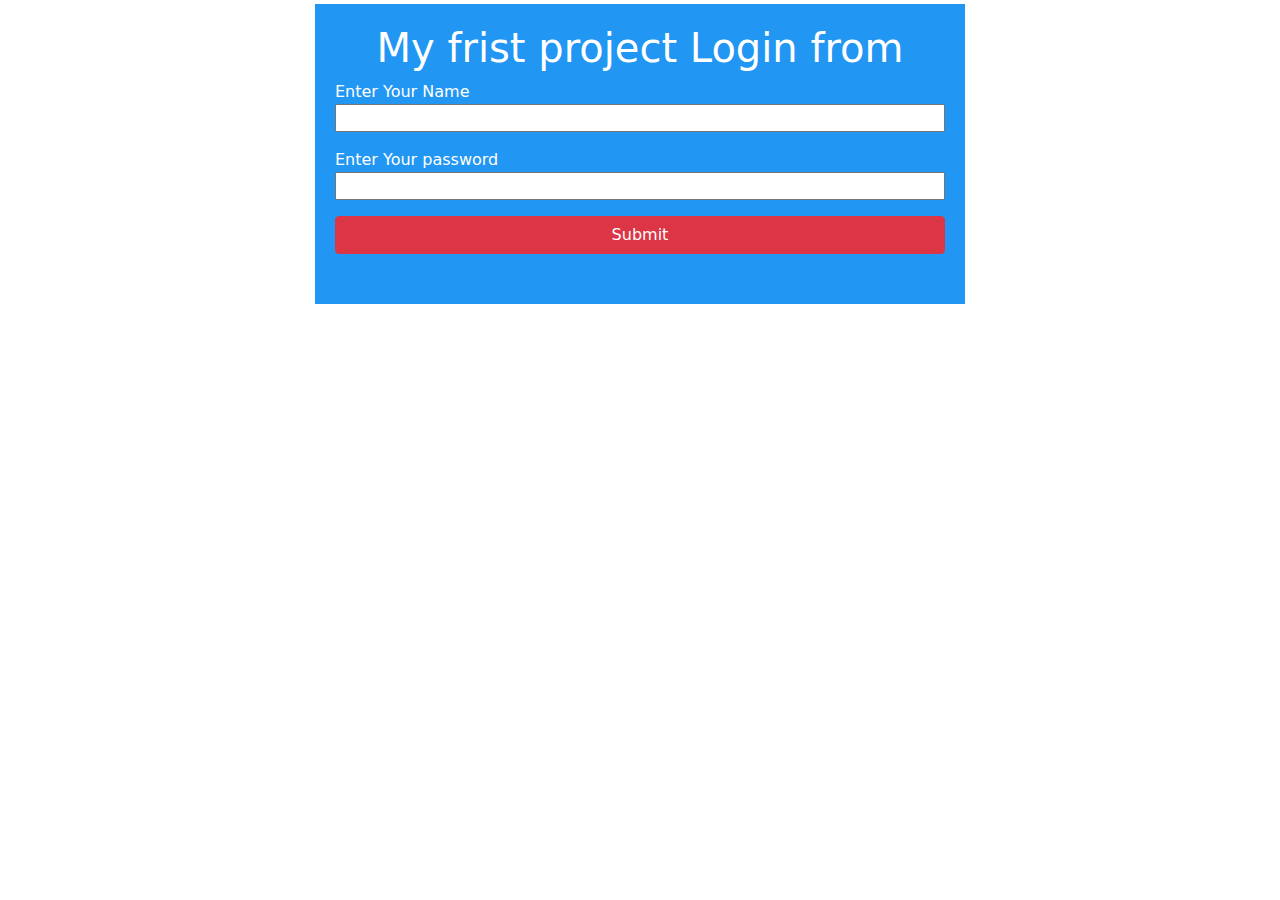
==== index.html @ 7d36ccfd "one commit" ====
<!doctype html>
<html lang="en">

<head>
  <title>Javascript Responsive menu</title>
  <!-- Required meta tags -->
  <meta charset="utf-8">
  <meta name="viewport" content="width=device-width, initial-scale=1">
  <!-- Bootstrap CSS -->

  <!--bootsrap css-->
  <link rel="stylesheet" href="css/bootstrap.css">
  <!--main css-->
  <link rel="stylesheet" href="css/style.css">
  <link rel="stylesheet" href="css/Responsive.css">
</head>
<body>
  <div class="container mt-1">
    <div class="container-area">
      <h1>My frist project Login from</h1>
    <div class="login-box">
      <form>
        <label class="text-start">Enter Your Name</label>
        <input type="text" name="name" id="user-name">
        <label class="text-start mt-3">Enter Your password</label>
        <input type="password" name="password" id="passwrod-name">
        <button id="button" class="btn btn-danger mt-3">Submit</button>
      </form>
    </div>
    </div>
  </div>

<script src="js/app.js"></script>
</body>
</html>
---- css/style.css ----
*{
    padding:0px;
    margin:0px;
}
.container-area {
    background-color: #2196f3;
    width: 650px;
    text-align: center;
    color: white;
    height: 300px;
    margin: auto;
    padding: 20px 20px;
}

.login-box form {
    display: flex;
    flex-direction: column;
}
input:focus{
    outline:none;
}
---- css/Responsive.css ----
@media (min-width:0px) and (max-width:991px) {
    .nav-main ul {
        background: tomato;
        position: fixed;
        left: 0px;
        top: 0px;
        width: 300px;
        display: block;
        height: 100vh;
        padding-left: 10px;
    }
    
    .nav-main ul li {
        margin-bottom: 40px;
    }
    
    .nav-main ul li a:hover {
        color: white;
        transition: none;
    }
    .mobile {
        transform: translate(-300px);
        transition:all 1s;
        position: relative;
    }
    .mobiles{
        transform: translate(0px)!important;
    }
    #mobilebtn{
        display: block!important;
        color:white!important;
        cursor:pointer;
    }
    .dropdown11{
        position: relative;
    }
    .submenu-1 ul {
        height: auto;
        background: red;
        position: static;
        width: 289px;
        padding: 10px 0px;
        padding-left: 14px;
        margin: 0px;
        display: none;
        transition: 1s;
    }
    .subshow{
        display: block!important;
    }
    .tt{
        color: white;
        float: right;
        margin: 10px;
        cursor:pointer;
    }
}
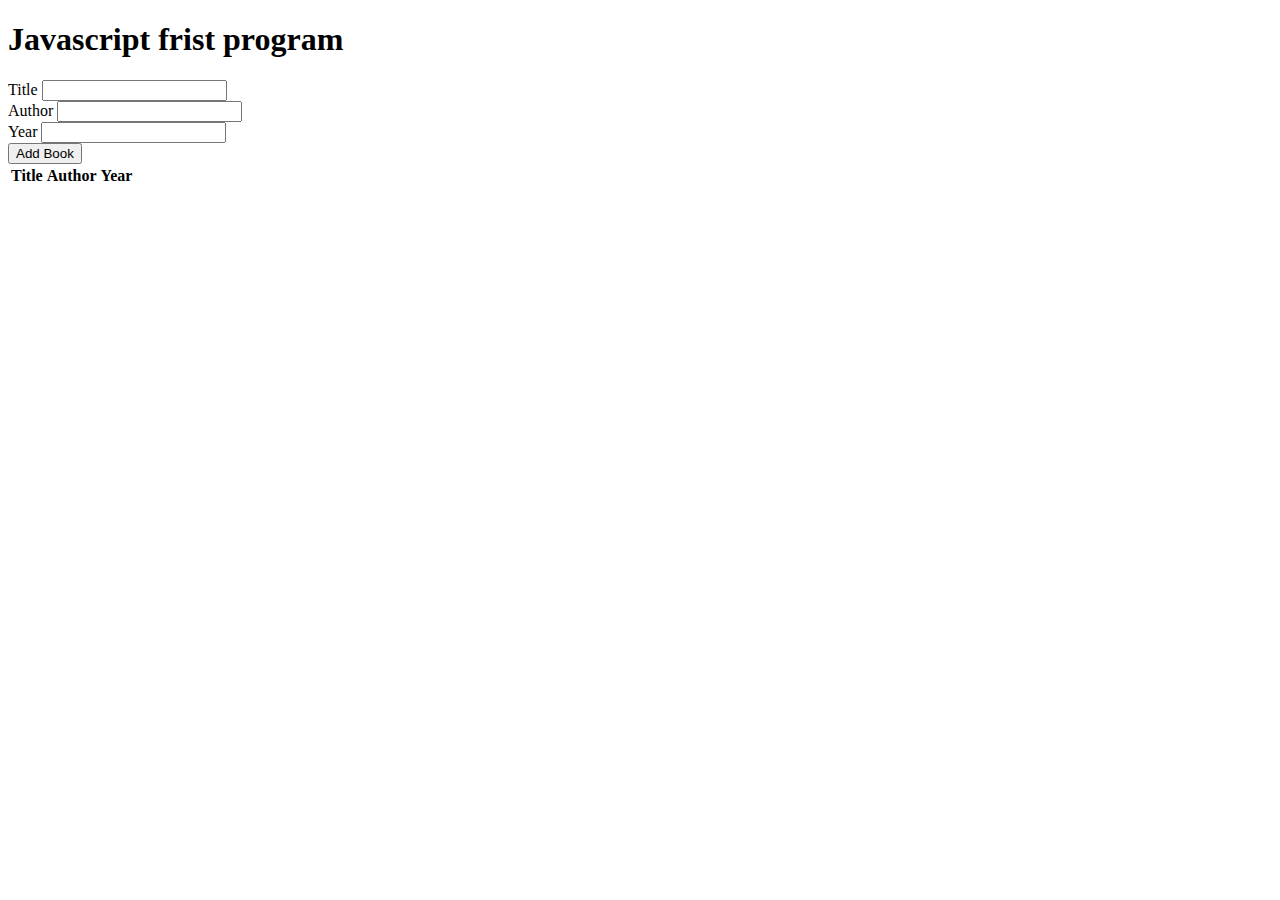
==== commit 54ad3ebd: "four commit" ====
--- a/index.html
+++ b/index.html
@@ -1,35 +1,50 @@
-<!doctype html>
+<!DOCTYPE html>
 <html lang="en">
+  <head>
+    <meta charset="UTF-8" />
+    <meta name="viewport" content="width=device-width, initial-scale=1.0" />
+    <meta http-equiv="X-UA-Compatible" content="ie=edge" />
+    <link
+      rel="stylesheet"
+      href="https://use.fontawesome.com/releases/v5.7.2/css/all.css"
+      integrity="sha384-fnmOCqbTlWIlj8LyTjo7mOUStjsKC4pOpQbqyi7RrhN7udi9RwhKkMHpvLbHG9Sr"
+      crossorigin="anonymous"
+    />
+    <link rel="stylesheet" href="https://bootswatch.com/4/flatly/bootstrap.min.css" />
+    <title>My BookList App</title>
+  </head>
+  <body>
+    <div class="container mt-4">
+      <h1 class="display-4 text-center">Javascript frist program</h1>
+      <form id="book-form">
+        <div class="form-group">
+          <label for="title">Title</label>
+          <input type="text" id="title" class="form-control" />
+        </div>
 
-<head>
-  <title>Javascript Responsive menu</title>
-  <!-- Required meta tags -->
-  <meta charset="utf-8">
-  <meta name="viewport" content="width=device-width, initial-scale=1">
-  <!-- Bootstrap CSS -->
+        <div class="form-group">
+          <label for="author">Author</label>
+          <input type="text" id="author" class="form-control" />
+        </div>
 
-  <!--bootsrap css-->
-  <link rel="stylesheet" href="css/bootstrap.css">
-  <!--main css-->
-  <link rel="stylesheet" href="css/style.css">
-  <link rel="stylesheet" href="css/Responsive.css">
-</head>
-<body>
-  <div class="container mt-1">
-    <div class="container-area">
-      <h1>My frist project Login from</h1>
-    <div class="login-box">
-      <form>
-        <label class="text-start">Enter Your Name</label>
-        <input type="text" name="name" id="user-name">
-        <label class="text-start mt-3">Enter Your password</label>
-        <input type="password" name="password" id="passwrod-name">
-        <button id="button" class="btn btn-danger mt-3">Submit</button>
+        <div class="form-group">
+          <label for="year">Year</label>
+          <input type="text" id="year" class="form-control" />
+        </div>
+        <input type="submit" value="Add Book" class="btn btn-warning how btn-block" />
       </form>
+      <table class="table table-striped mt-5 text-center">
+        <thead>
+          <tr>
+            <th>Title</th>
+            <th>Author</th>
+            <th>Year</th>
+          </tr>
+        </thead>
+        <tbody id="book-list"></tbody>
+      </table>
     </div>
-    </div>
-  </div>
 
-<script src="js/app.js"></script>
-</body>
-</html>+    <script src="app.js"></script>
+  </body>
+</html>
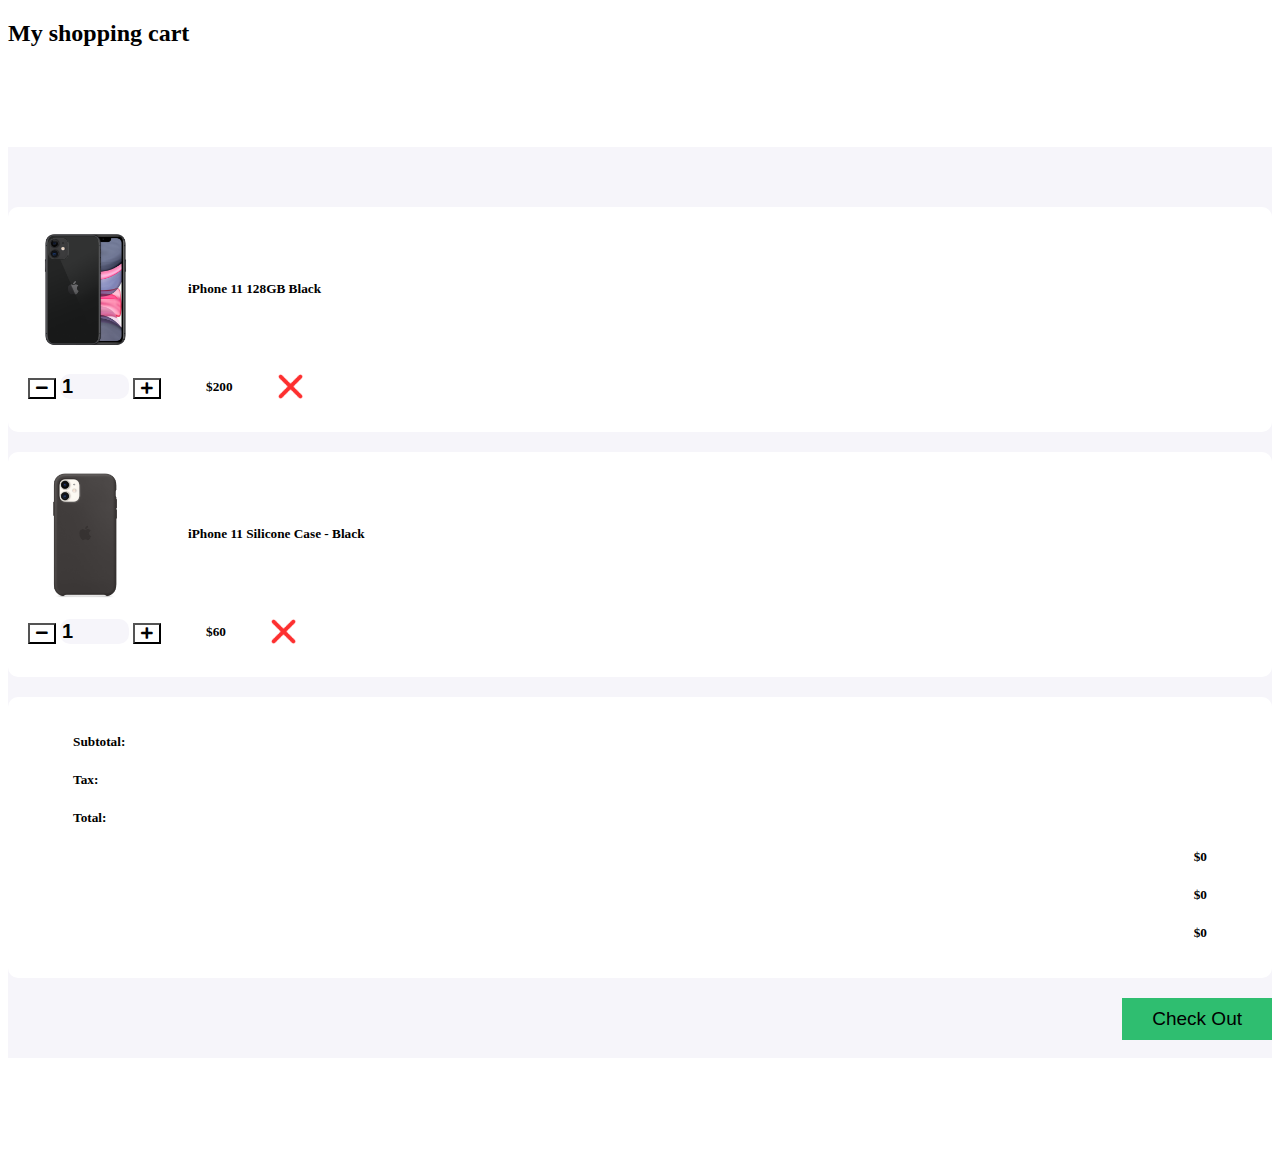
==== commit 0dbf0e2a: "four commit" ====
--- a/index.html
+++ b/index.html
@@ -1,50 +1,84 @@
 <!DOCTYPE html>
-<html lang="en">
-  <head>
-    <meta charset="UTF-8" />
-    <meta name="viewport" content="width=device-width, initial-scale=1.0" />
-    <meta http-equiv="X-UA-Compatible" content="ie=edge" />
-    <link
-      rel="stylesheet"
-      href="https://use.fontawesome.com/releases/v5.7.2/css/all.css"
-      integrity="sha384-fnmOCqbTlWIlj8LyTjo7mOUStjsKC4pOpQbqyi7RrhN7udi9RwhKkMHpvLbHG9Sr"
-      crossorigin="anonymous"
-    />
-    <link rel="stylesheet" href="https://bootswatch.com/4/flatly/bootstrap.min.css" />
-    <title>My BookList App</title>
-  </head>
-  <body>
-    <div class="container mt-4">
-      <h1 class="display-4 text-center">Javascript frist program</h1>
-      <form id="book-form">
-        <div class="form-group">
-          <label for="title">Title</label>
-          <input type="text" id="title" class="form-control" />
-        </div>
+<html>
 
-        <div class="form-group">
-          <label for="author">Author</label>
-          <input type="text" id="author" class="form-control" />
-        </div>
+<head>
+   <title>Shopping Cart</title>
+   <meta charset="utf-8">
+   <meta name="viewport" content="width=device-width, initial-scale=1">
+   <link href="https://cdn.jsdelivr.net/npm/bootstrap@5.0.2/dist/css/bootstrap.min.css" rel="stylesheet"
+      integrity="sha384-EVSTQN3/azprG1Anm3QDgpJLIm9Nao0Yz1ztcQTwFspd3yD65VohhpuuCOmLASjC" crossorigin="anonymous">
+   <link href="https://cdnjs.cloudflare.com/ajax/libs/font-awesome/5.11.2/css/all.css" rel="stylesheet" />
+   <link href="./css/style.css" rel="stylesheet">
+</head>
 
-        <div class="form-group">
-          <label for="year">Year</label>
-          <input type="text" id="year" class="form-control" />
-        </div>
-        <input type="submit" value="Add Book" class="btn btn-warning how btn-block" />
-      </form>
-      <table class="table table-striped mt-5 text-center">
-        <thead>
-          <tr>
-            <th>Title</th>
-            <th>Author</th>
-            <th>Year</th>
-          </tr>
-        </thead>
-        <tbody id="book-list"></tbody>
-      </table>
-    </div>
+<body>
 
-    <script src="app.js"></script>
-  </body>
-</html>
+   <section>
+      <div class="container">
+         <h2>My shopping cart</h2>
+         <div class="cart">
+            <div class="col-md-12 col-lg-10 mx-auto">
+               <div class="cart-item">
+                  <div class="row">
+                     <div class="col-md-7 center-item">
+                        <img src="images/product-1.png" alt="">
+                        <h5>iPhone 11 128GB Black</h5>
+                     </div>
+
+                     <div class="col-md-5 center-item">
+                        <div class="input-group number-spinner">
+                           <button id="phone-mins" class="btn btn-default"><i class="fas fa-minus"></i></button>
+                           <input type="number" min="0" class="form-control text-center" id="phone-number" value="1">
+                           <button id="phone-push" class="btn btn-default"><i class="fas fa-plus"></i></button>
+                        </div>
+                        <h5>$<span id="phone-total">200</span></h5>
+                        <img src="images/remove.png" alt="" class="remove-item">
+                     </div>
+                  </div>
+               </div>
+
+               <div class="cart-item">
+                  <div class="row">
+                     <div class="col-md-7 center-item mx-auto">
+                        <img src="images/product-2.png" alt="">
+                        <h5>iPhone 11 Silicone Case - Black</h5>
+                     </div>
+                     <div class="col-md-5 center-item">
+                        <div class="input-group number-spinner">
+                           <button id="case-mins" class="btn btn-default"><i class="fas fa-minus"></i></button>
+                           <input type="number" min="0" class="form-control text-center" id="case-number" value="1">
+                           <button id="case-push" class="btn btn-default"><i class="fas fa-plus"></i></button>
+
+                        </div>
+                        <h5>$<span id="case-total">60</span></h5>
+                        <img src="images/remove.png" alt="" class="remove-item">
+                     </div>
+                  </div>
+               </div>
+
+               <div class="cart-item">
+                  <div class="row">
+
+                     <div class="col-md-8">
+                        <h5>Subtotal: </h5>
+                        <h5>Tax:</h5>
+                        <h5>Total:</h5>
+                     </div>
+
+                     <div class="col-md-4 status">
+                        <h5>$<span id="subtotal">0</span></h5>
+                        <h5>$<span id="tax">0</span></h5>
+                        <h5>$<span id="total">0</span></h5>
+                     </div>
+                  </div>
+               </div>
+               <div class="col-md-12 pt-4 pb-4">
+                  <button type="button" class="btn btn-success check-out">Check Out</button>
+               </div>
+            </div>
+         </div>
+      </div>
+   </section>
+</body>
+<script src="./js/app.js"></script>
+</html>--- a/css/style.css
+++ b/css/style.css
@@ -0,0 +1,56 @@
+body{
+	background: #fff;
+}
+.cart{
+	margin: 100px 0;
+	background-color: #F6F5FA;;
+	padding: 60px 0;
+}
+.total-price{
+	padding-bottom: 15px;
+}
+.cart-item{
+	background-color: #fff;
+	border-radius: 10px;
+	padding: 15px 20px;
+	margin-bottom: 20px;
+}
+.center-item{
+    display: flex;
+    align-items: center;
+    justify-content: flex-start;
+}
+.cart-item img{
+	width: 115px;
+}
+.cart-item h5{
+    padding: 0 45px;
+}
+.cart-item .remove-item{
+	width: 25px!important;
+}
+.btn-default{
+	background-color: #fff;
+}
+.cart-item .form-control{
+	background-color: #F6F5FA;
+	border: none;
+    width: 65px;
+    border-radius: 10px!important;
+    font-weight: 700;
+    font-size: 20px;
+}
+.input-group{
+	width: unset;
+	flex-wrap: nowrap;
+}
+.status{
+	text-align: right;
+}
+.check-out{
+    float: right;
+    padding: 10px 30px;
+	font-size: 19px;
+	background-color: #2FBE70;
+	border: none;
+}
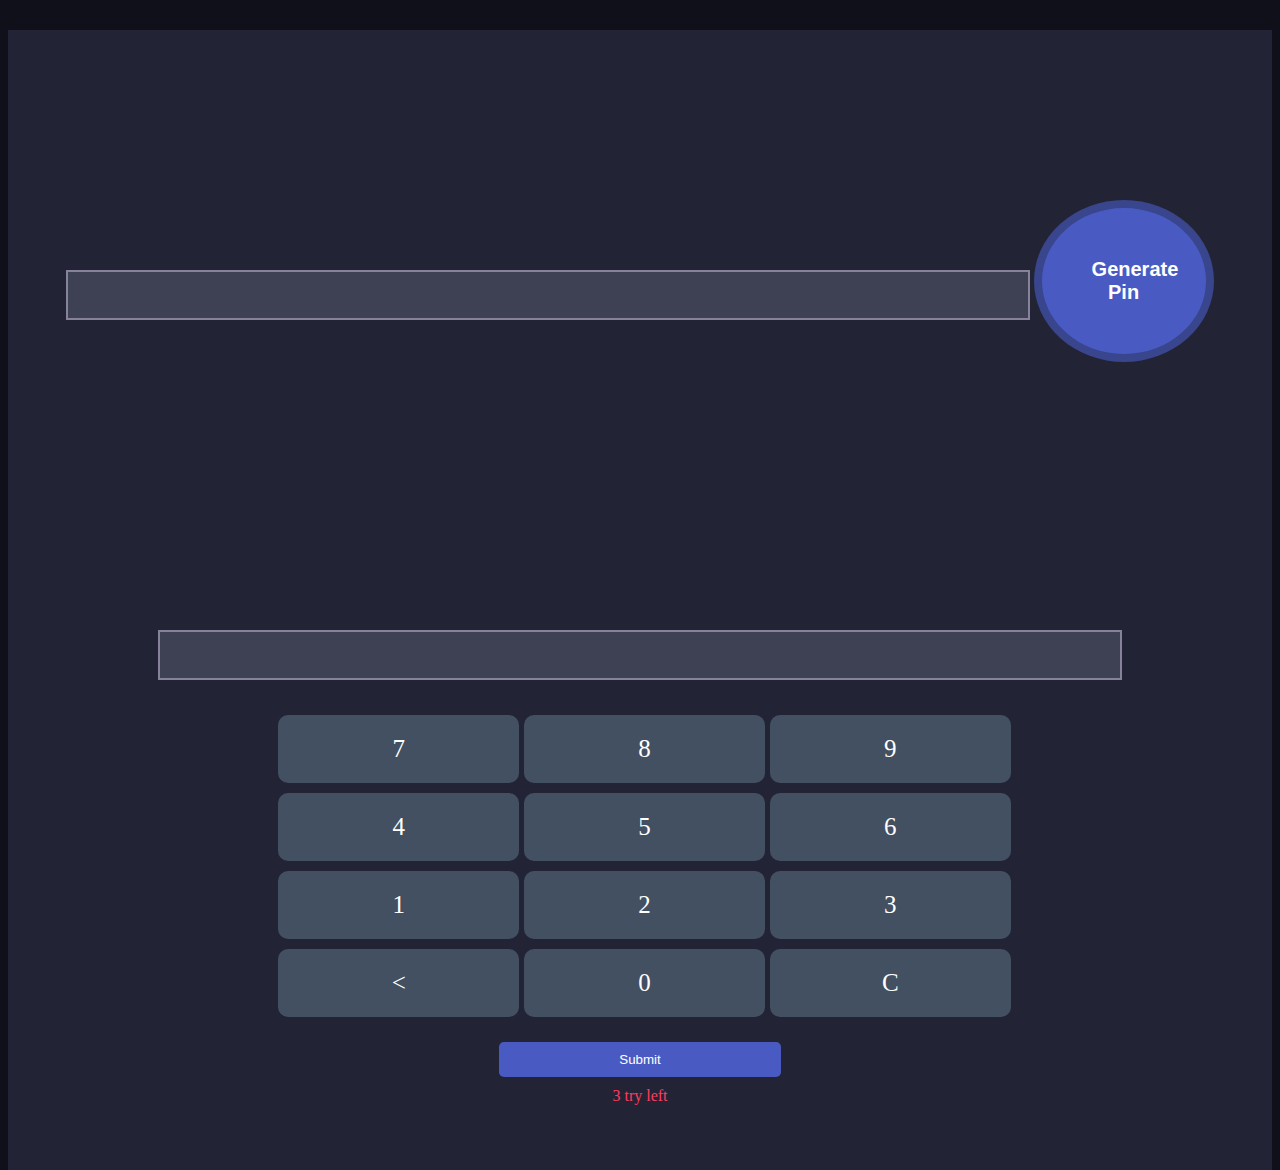
==== commit 60eb875d: "five commit" ====
--- a/index.html
+++ b/index.html
@@ -1,84 +1,59 @@
 <!DOCTYPE html>
-<html>
-
+<html lang="en">
 <head>
-   <title>Shopping Cart</title>
-   <meta charset="utf-8">
-   <meta name="viewport" content="width=device-width, initial-scale=1">
-   <link href="https://cdn.jsdelivr.net/npm/bootstrap@5.0.2/dist/css/bootstrap.min.css" rel="stylesheet"
-      integrity="sha384-EVSTQN3/azprG1Anm3QDgpJLIm9Nao0Yz1ztcQTwFspd3yD65VohhpuuCOmLASjC" crossorigin="anonymous">
-   <link href="https://cdnjs.cloudflare.com/ajax/libs/font-awesome/5.11.2/css/all.css" rel="stylesheet" />
-   <link href="./css/style.css" rel="stylesheet">
+    <meta charset="UTF-8">
+    <meta name="viewport" content="width=device-width, initial-scale=1.0">
+    <title>Pin Generator</title>
+    <link rel="stylesheet" href="https://stackpath.bootstrapcdn.com/bootstrap/4.5.0/css/bootstrap.min.css" integrity="sha384-9aIt2nRpC12Uk9gS9baDl411NQApFmC26EwAOH8WgZl5MYYxFfc+NcPb1dKGj7Sk" crossorigin="anonymous">
+    <link rel="stylesheet" href="style.css">
 </head>
-
 <body>
-
-   <section>
-      <div class="container">
-         <h2>My shopping cart</h2>
-         <div class="cart">
-            <div class="col-md-12 col-lg-10 mx-auto">
-               <div class="cart-item">
-                  <div class="row">
-                     <div class="col-md-7 center-item">
-                        <img src="images/product-1.png" alt="">
-                        <h5>iPhone 11 128GB Black</h5>
-                     </div>
-
-                     <div class="col-md-5 center-item">
-                        <div class="input-group number-spinner">
-                           <button id="phone-mins" class="btn btn-default"><i class="fas fa-minus"></i></button>
-                           <input type="number" min="0" class="form-control text-center" id="phone-number" value="1">
-                           <button id="phone-push" class="btn btn-default"><i class="fas fa-plus"></i></button>
-                        </div>
-                        <h5>$<span id="phone-total">200</span></h5>
-                        <img src="images/remove.png" alt="" class="remove-item">
-                     </div>
-                  </div>
-               </div>
-
-               <div class="cart-item">
-                  <div class="row">
-                     <div class="col-md-7 center-item mx-auto">
-                        <img src="images/product-2.png" alt="">
-                        <h5>iPhone 11 Silicone Case - Black</h5>
-                     </div>
-                     <div class="col-md-5 center-item">
-                        <div class="input-group number-spinner">
-                           <button id="case-mins" class="btn btn-default"><i class="fas fa-minus"></i></button>
-                           <input type="number" min="0" class="form-control text-center" id="case-number" value="1">
-                           <button id="case-push" class="btn btn-default"><i class="fas fa-plus"></i></button>
-
-                        </div>
-                        <h5>$<span id="case-total">60</span></h5>
-                        <img src="images/remove.png" alt="" class="remove-item">
-                     </div>
-                  </div>
-               </div>
-
-               <div class="cart-item">
-                  <div class="row">
-
-                     <div class="col-md-8">
-                        <h5>Subtotal: </h5>
-                        <h5>Tax:</h5>
-                        <h5>Total:</h5>
-                     </div>
-
-                     <div class="col-md-4 status">
-                        <h5>$<span id="subtotal">0</span></h5>
-                        <h5>$<span id="tax">0</span></h5>
-                        <h5>$<span id="total">0</span></h5>
-                     </div>
-                  </div>
-               </div>
-               <div class="col-md-12 pt-4 pb-4">
-                  <button type="button" class="btn btn-success check-out">Check Out</button>
-               </div>
+    <div class="container">
+        <div class="row">
+            <div class="col-md-6">
+                <div class="pin-generator half-width">
+                    <input id="display-pin" class="form-control" type="text">
+                    <button onclick="geneartepin()" class="generate-btn">Generate Pin</button>
+                </div>
             </div>
-         </div>
-      </div>
-   </section>
+            <div class="col-md-6">
+                <div class="input-section half-width">
+                    <input id="type-number" class="form-control" type="text">
+                    <div class="numbers">
+                        <div id="key-pad" class="calc-body">
+                            <div class="calc-button-row">
+                              <div class="button">7</div>
+                              <div class="button">8</div>
+                              <div class="button">9</div>
+                            </div>
+                            <div class="calc-button-row">
+                              <div class="button">4</div>
+                              <div class="button">5</div>
+                              <div class="button">6</div>
+                            </div>
+                            <div class="calc-button-row">
+                              <div class="button">1</div>
+                              <div class="button">2</div>
+                              <div class="button">3</div>
+                            </div>
+                            <div class="calc-button-row">
+                                <div class="button">&lt;</div>
+                                <div class="button">0</div>
+                                <div class="button">C</div>
+                            </div>
+                            <div>
+                                <button onclick="varify()" type="submit" class="submit-btn">Submit</button>
+                                <p class="action-left">3 try left</p>
+                            </div>
+                    </div>
+                </div>
+            </div>
+        </div>
+        <div class="notify-section">
+            <p id="notify-fail" class="notify">❌ Pin Didn't Match, Please try again</p>
+            <p id="notify-success" class="notify">✅ Pin Matched... Secret door is opening for you</p>
+        </div>
+    </div>
+    <script src="./js/app.js"></script>
 </body>
-<script src="./js/app.js"></script>
-</html>+</html>
--- a/style.css
+++ b/style.css
@@ -0,0 +1,109 @@
+*{
+    box-sizing: border-box;
+}
+body {
+    background: #10101B;
+    height: 100vh;
+}
+.container {
+    margin-top: 30px;
+}
+
+.half-width {
+    height: 570px;
+    background: #222436;
+    padding: 30px;
+    text-align: center;
+}
+.generate-btn{
+    margin-top: 140px;
+    width: 180px;
+    padding: 50px;
+    border-radius: 50%;
+    border: 8px solid #39458C;
+    background-color: #495BC3;
+    color: #ffffff;
+    font-weight: bold;
+    font-size: 20px;
+    text-align: center;
+}
+.generate-btn:focus{
+    outline: none;
+    box-shadow: none;
+}
+
+input[type='text']{
+    background-color: #3D4153;
+    padding: 10px 0px;
+    color: #ffffff;
+    width: 80%;
+    margin: 0 auto;
+    border: 2px solid #858299;
+    height: 50px;
+    padding: 10px;
+}
+input[type='text']:focus {
+    background-color: #3D4153;
+    color: #fff;
+    font-size: 20px;
+}
+.numbers {
+    margin: 30px 0;
+}
+
+.calc-typed {
+margin-top: 20px;
+font-size: 45px;
+text-align: right;
+color: #fff;
+}
+
+.calc-button-row {
+width: 100%;
+}
+
+.button {
+width: 20%;
+background: #425062;
+color: #fff;
+padding: 20px 0;
+margin: 5px;
+display: inline-block;
+font-size: 25px;
+text-align: center;
+vertical-align: middle;
+margin-right: -4px;
+border-radius: 10px;
+cursor: pointer;
+}
+.blink-me {
+color: #E0B612;
+}
+.submit-btn {
+    border: none;
+    margin-top: 20px;
+    padding: 10px 120px;
+    border-radius: 5px;
+    background: #495BC3;
+    color: #fff;
+}
+.notify {
+    color: #fff;
+    text-align: center;
+    margin: 0 auto;
+    background: #222436;
+    margin-top: 20px;
+    border-radius: 15px;
+    padding: 5px 20px;
+}
+.notify-section{
+    width: 35%;
+    margin: 0 auto;
+}
+.action-left {
+    color: #FF3C5F;
+    margin-top: 10px;
+}
+.notify{
+    display: none;
+}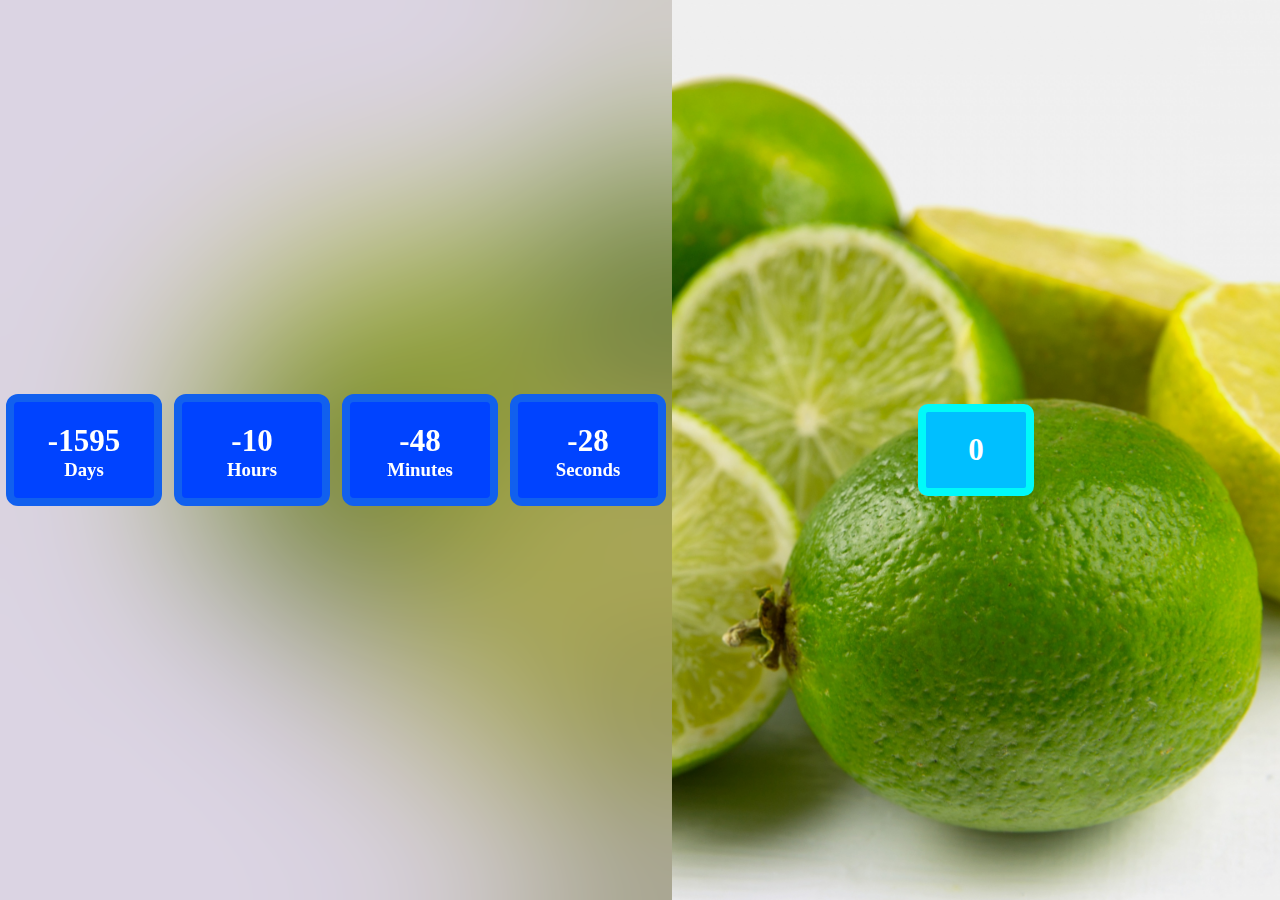
==== commit 62117ca4: "seven commit" ====
--- a/index.html
+++ b/index.html
@@ -1,59 +1,47 @@
 <!DOCTYPE html>
 <html lang="en">
 <head>
+    <title>Javascript Calculator</title>
     <meta charset="UTF-8">
+    <meta http-equiv="X-UA-Compatible" content="IE=edge">
     <meta name="viewport" content="width=device-width, initial-scale=1.0">
-    <title>Pin Generator</title>
-    <link rel="stylesheet" href="https://stackpath.bootstrapcdn.com/bootstrap/4.5.0/css/bootstrap.min.css" integrity="sha384-9aIt2nRpC12Uk9gS9baDl411NQApFmC26EwAOH8WgZl5MYYxFfc+NcPb1dKGj7Sk" crossorigin="anonymous">
-    <link rel="stylesheet" href="style.css">
+    <link rel="stylesheet" href="./css/style.css">
 </head>
 <body>
+<header id="main-top">
     <div class="container">
-        <div class="row">
-            <div class="col-md-6">
-                <div class="pin-generator half-width">
-                    <input id="display-pin" class="form-control" type="text">
-                    <button onclick="geneartepin()" class="generate-btn">Generate Pin</button>
-                </div>
+        <div class="coundown">
+            <div class="days">
+                <h2 id="days">20</h2>
+                <h3>Days</h3>
             </div>
-            <div class="col-md-6">
-                <div class="input-section half-width">
-                    <input id="type-number" class="form-control" type="text">
-                    <div class="numbers">
-                        <div id="key-pad" class="calc-body">
-                            <div class="calc-button-row">
-                              <div class="button">7</div>
-                              <div class="button">8</div>
-                              <div class="button">9</div>
-                            </div>
-                            <div class="calc-button-row">
-                              <div class="button">4</div>
-                              <div class="button">5</div>
-                              <div class="button">6</div>
-                            </div>
-                            <div class="calc-button-row">
-                              <div class="button">1</div>
-                              <div class="button">2</div>
-                              <div class="button">3</div>
-                            </div>
-                            <div class="calc-button-row">
-                                <div class="button">&lt;</div>
-                                <div class="button">0</div>
-                                <div class="button">C</div>
-                            </div>
-                            <div>
-                                <button onclick="varify()" type="submit" class="submit-btn">Submit</button>
-                                <p class="action-left">3 try left</p>
-                            </div>
-                    </div>
-                </div>
+            <div class="days">
+                <h2 id="hours">4</h2>
+                <h3>Hours</h3>
+            </div>
+            <div class="days">
+                <h2 id="min">27</h2>
+                <h3>Minutes</h3>
+            </div>
+            <div class="days">
+                <h2 id="sec">45</h2>
+                <h3>Seconds</h3>
             </div>
         </div>
-        <div class="notify-section">
-            <p id="notify-fail" class="notify">❌ Pin Didn't Match, Please try again</p>
-            <p id="notify-success" class="notify">✅ Pin Matched... Secret door is opening for you</p>
+    <div class="conunder">
+        <div class="cound-text">
+            <h2 id="cound">0</h2>
         </div>
     </div>
-    <script src="./js/app.js"></script>
+    </div>
+</header>    
+
+
+
+
+
+
+<!-- script file -->
+<script src="./js/app.js"></script>
 </body>
-</html>
+</html>--- a/css/style.css
+++ b/css/style.css
@@ -0,0 +1,63 @@
+*{
+    padding: 0;
+    margin: 0;
+}
+.container{
+    display: flex;
+}
+#main-top{
+    background-image: url(../image/photo.jpg);
+    background-size: cover;
+    background-repeat: no-repeat;
+    width: 100vw;
+    height: 100vh;
+}
+/* ----coundown----- */
+.coundown {
+    display: flex;
+    justify-content: center;
+    align-items: center;
+    height: 100vh;
+    width: 750px;
+    backdrop-filter: blur(100px);
+    background: #66339924;
+}
+
+.days {
+    width: 100px;
+    height: 54px;
+    background: #0043ff;
+    margin: 6px;
+    border: 8px solid #1160ee;
+    display: flex;
+    flex-direction: column;
+    align-items: center;
+    color: white;
+    font-family: lato;
+    padding: 21px 20px;
+    border-radius: 12px;
+}
+
+h2 {
+    font-size: 31px;
+}
+/* -----counder----- */
+.conunder {
+    width: 750px;
+    height: 100vh;
+    display: flex;
+    align-items: center;
+    justify-content: center;
+}
+
+.cound-text {
+    width: 100px;
+    height: 76px;
+    background: deepskyblue;
+    color: white;
+    align-items: center;
+    display: flex;
+    justify-content: center;
+    border: 8px solid #00fff9eb;
+    border-radius: 10px;
+}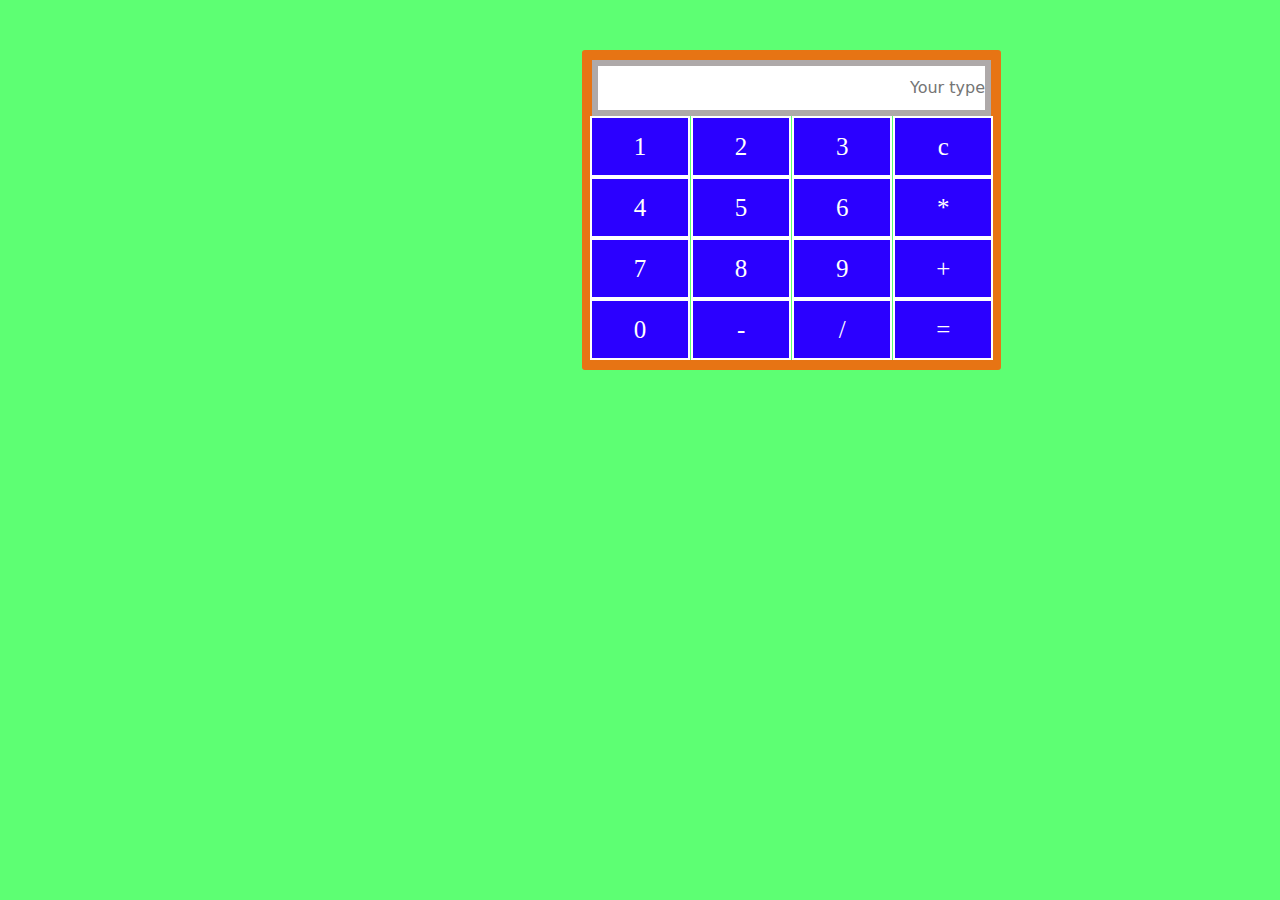
==== commit 3fdf72e9: "Eight commit" ====
--- a/index.html
+++ b/index.html
@@ -1,47 +1,51 @@
-<!DOCTYPE html>
+<!doctype html>
 <html lang="en">
-<head>
-    <title>Javascript Calculator</title>
-    <meta charset="UTF-8">
-    <meta http-equiv="X-UA-Compatible" content="IE=edge">
-    <meta name="viewport" content="width=device-width, initial-scale=1.0">
-    <link rel="stylesheet" href="./css/style.css">
-</head>
-<body>
-<header id="main-top">
-    <div class="container">
-        <div class="coundown">
-            <div class="days">
-                <h2 id="days">20</h2>
-                <h3>Days</h3>
-            </div>
-            <div class="days">
-                <h2 id="hours">4</h2>
-                <h3>Hours</h3>
-            </div>
-            <div class="days">
-                <h2 id="min">27</h2>
-                <h3>Minutes</h3>
-            </div>
-            <div class="days">
-                <h2 id="sec">45</h2>
-                <h3>Seconds</h3>
-            </div>
+  <head>
+    <title>Javascript calculator</title>
+    <meta charset="utf-8">
+    <meta name="viewport" content="width=device-width, initial-scale=1">
+    <link rel="stylesheet" href="bootstrap.css">
+    <link rel="stylesheet" href="style.css">
+  </head>
+  <body style="background-color: rgba(0, 255, 34, 0.637);">
+    <div class="main">
+      <div class="container">
+      <div class="divall">
+        <div id="input-area"><input type="text" id="type-input" placeholder="Your type"></div>
+        <div class="div1">
+            <button onclick=" calculator(1)">1</button>
+            <button onclick=" calculator(2)">2</button>
+            <button onclick=" calculator(3)">3</button>
+            <button id="clear-btn">c</button> 
         </div>
-    <div class="conunder">
-        <div class="cound-text">
-            <h2 id="cound">0</h2>
+        <div class="div1">
+           <button onclick=" calculator(4)">4</button> 
+           <button onclick=" calculator(5)">5</button>
+           <button onclick=" calculator(6)">6</button>
+           <button onclick=" calculator('*')">*</button> 
+           
         </div>
-    </div>
-    </div>
-</header>    
-
-
-
-
-
-
-<!-- script file -->
-<script src="./js/app.js"></script>
-</body>
+        <div class="div1">
+           <button onclick=" calculator(7)">7</button> 
+           <button onclick=" calculator(8)">8</button>
+           <button onclick=" calculator(9)">9</button>
+           <button onclick=" calculator('+')">+</button> 
+        </div>
+        <div class="div1">
+           <button onclick=" calculator(0)">0</button> 
+           <button onclick=" calculator('-')">-</button>
+           <button onclick=" calculator('/')">/</button>
+           <button id="equal-btn">=</button> 
+           
+       </div>
+      </div>
+      </div>   
+  </div>
+  
+  
+  
+    <!-- Optional JavaScript -->
+    <!-- Popper.js first, then Bootstrap JS -->
+    <script src="javascript.js"></script>
+  </body>
 </html>--- a/style.css
+++ b/style.css
@@ -0,0 +1,46 @@
+*{
+    padding:0px;
+    margin:0px;
+};
+
+.container{
+    width: 100vw;
+    height: 100vh;
+    background: #2b00ff8f;
+    display: flex;
+    justify-content: center;
+    align-items: center;
+}
+button{
+    width: 100px;
+    height: 61px;
+    background: #2b00ff;
+    color: white;
+    font-size: 25px;
+    font-family: lato;
+    outline: none;
+    border: 2px solid;
+    margin: 0px -2px;
+    cursor: pointer;
+}
+.main {
+    position: relative;
+    top: 50px;
+    left: 500px;
+}
+input:focus{
+    outline: none;
+}
+div#input-area input {
+    width: 399px;
+    padding: 10px 0px;
+    border: 6px solid #9e9999d6;
+}
+input#type-input {
+    text-align: end;
+}
+.divall {
+    border: 10px solid #e77414;
+    width: fit-content;
+    border-radius: 3px;
+}